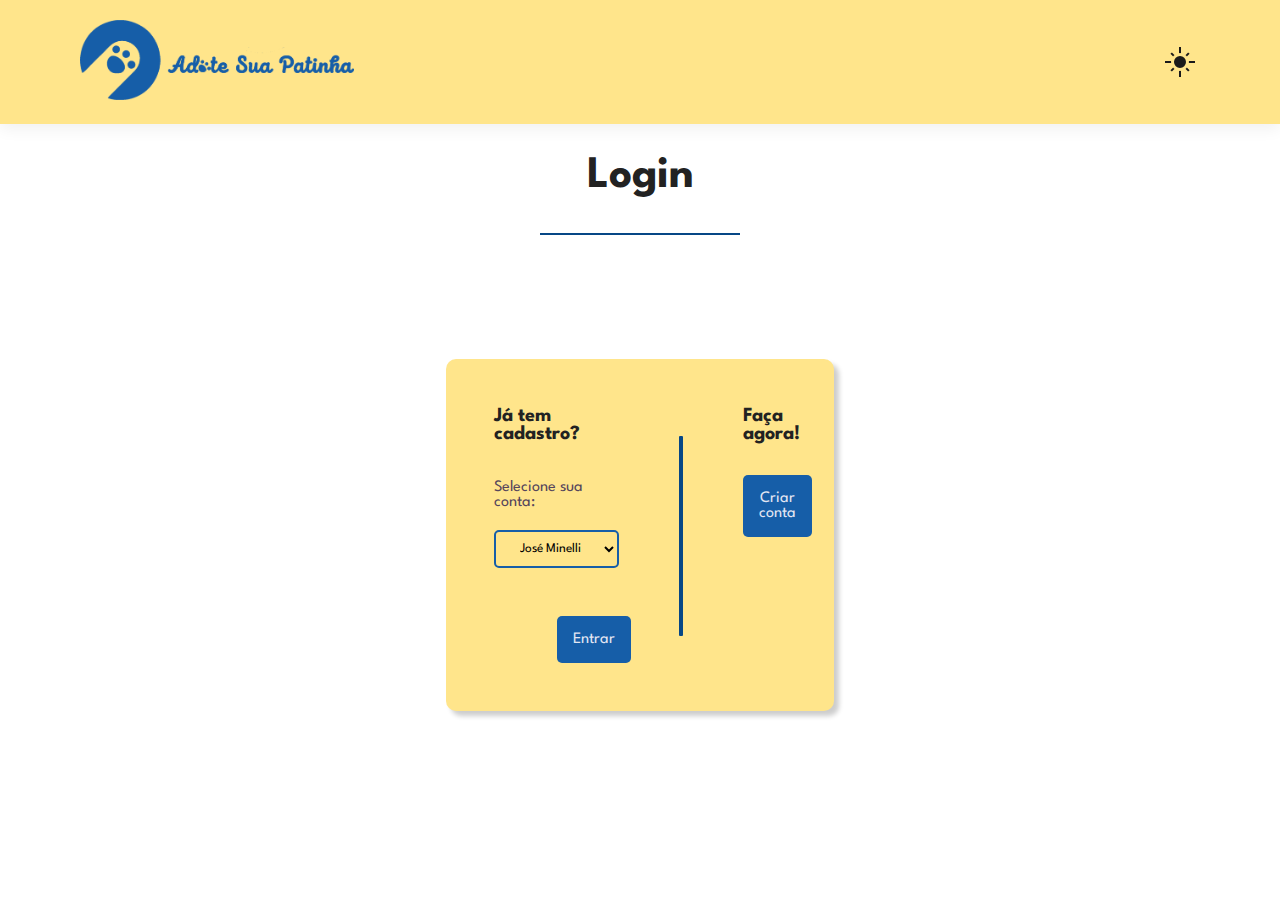
==== codigo/index.html @ b414abd9 "Add files via upload" ====
<!DOCTYPE html>
<html lang="en">

<head>
    <meta charset="UTF-8">
    <meta http-equiv="X-UA-Compatible" content="IE=edge">
    <meta name="viewport" content="width=device-width, initial-scale=1.0">
    <title>Adote sua patinha</title>
    <link rel="stylesheet" href="https://pro.fontawesome.com/releases/v5.10.0/css/all.css" />
    <link rel="icon" type="imagem/png" href="img/logop.png" />
    <link rel="stylesheet" href="css/index.css">
</head>

<body>

    <section id="header">
        <a><img src="img/logo.png" class="logo" alt=""></a>
        <div>
            <ul id="navbar">
                <a href="#" id="close"><i class="far fa-times"></i></a>
                <div class="button" id="darkToggle">
                    <div class="sun" id="sun">
                        <div class="line1"></div>
                        <div class="line2"></div>
                        <div class="line3"></div>
                        <div class="line4"></div>
                    </div>
                </div>
            </ul>
        </div>
        <div id="mobile">
            <i id="bar" class="fas fa-outdent"></i>
        </div>
    </section>
    <div id="texto">
        <h1>Login</h1>
        <div id="linha-horizontal"></div>
    </div>
    <section id="box">
        <div class="content">
            <div id="form">
                    <div id="fazer-login">
                        <h4>Já tem cadastro?</h4>
                        <p>Selecione sua conta:</p>
                        <select id="login">
                          <option value="1" selected>José Minelli</option>
                          <option value="2">José</option>
                          <option value="3">Laura</option>
                        </select>
                        <a href="perfil.html">
                            <button type="submit">Entrar</button>
                        </a>
                    </div>
                    <div id="linha-vertical"></div>
                    <div id="faca-agora">
                        <h4>Faça agora!</h4>
                        <a href="cadastro1.html">
                            <button id="submit2">Criar conta</button>
                        </a>
                    </div>
            </div>
        </div>
    </section>
    <script src="js/darkmode.js"></script>
    <script src="js/script.js"></script>
</body>

</html>
---- codigo/css/index.css ----
@import url("https://fonts.googleapis.com/css2?family=Spartan:wght@100;200;300;400;500;600;700;800;900&display=swap");
* {
  margin: 0;
  padding: 0;
  box-sizing: border-box;
  font-family: "Spartan", sans-serif;
}

html {
  scroll-behavior: smooth;
}

h1 {
  margin-top: 10%;
  font-size: 45px;
  line-height: 64px;
  color: #222;
}

#texto {
  align-items: center;
  display: grid;
  justify-content: center;
}

#linha-horizontal {
  margin-top: 9px;
  width: 200px;
  border: 1px solid #074786;
}
h2 {
  font-size: 46px;
  line-height: 54px;
  color: #222;
}

h4 {
  font-size: 20px;
  color: #222;
}

h6 {
  font-weight: 700;
  font-size: 12px;
}

p {
  font-size: 16px;
  color: #56465b;
  margin: 15px 0 20px 0;
}

#header {
  display: flex;
  align-items: center;
  justify-content: space-between;
  padding: 20px 80px;
  background: #ffe58b;
  position: sticky;
  top: 0;
  left: 0;
  z-index: 999;
  box-shadow: 0 5px 15px rgba(0, 0, 0, 0.06);
}
#header .logo {
  width: 100%;
  max-height: 80px;
  height: auto;
}

#navbar {
  display: flex;
  align-items: center;
  justify-content: center;
}

#navbar li {
  list-style: none;
  padding: 0 20px;
  position: relative;
}

#navbar li a {
  text-decoration: none;
  font-size: 16px;
  font-weight: 600;
  color: #1a1a1a;
  transition: 0.3s ease;
}

#navbar li a:hover,
#navbar li a.active {
  color: #165ea8;
}

#navbar li a.active::after,
#navbar li a:hover::after {
  content: "";
  width: 30%;
  height: 2px;
  background: #165ea8;
  position: absolute;
  bottom: -4px;
  left: 20px;
}

#navbar li a i {
  font-weight: 500;
  font-size: 20px;
}

#mobile {
  display: none;
  align-items: center;
}

#close {
  display: none;
}

/*----------------- Cadastro animal -----------------*/
#box {
  background-color: #ffe58b;
  font-family: Arial, Helvetica, sans-serif;
  background-color: var(--color-dark1);
  color: var(--color-white);
  display: flex;
  justify-content: center;
  align-items: center;
  height: 600px;
}

.content {
  background-color: #ffe58b;
  box-shadow: 5px 5px 5px rgba(0, 0, 0, 0.2);
  padding: 3rem;
  border-radius: 10px;
  min-width: 30%;
  overflow: auto;
}

select {
  border: 2px solid #165ea8;
  background: #ffe58b;
  max-width: 100px;
  padding: 10px 20px;
  border-radius: 5px;
}

select:focus {
  outline: none;
}

select {
  border: 2px solid #165ea8;
  background: #ffe58b;
  max-width: 150px;
  padding: 10px 20px;
  border-radius: 5px;
}

select:focus {
  outline: none;
}

h1 {
  margin-bottom: 1rem;
  text-align: center;
}

#form{
  display: flex;
  gap: 1rem;
}

#fazer-login {
  display: flex;
  flex-direction: column;
}

#fazer-login p{
  margin-top: 30%;
}

#linha-vertical {
  margin-top: 10%;
  margin-left: 15%;
  margin-right: 15%;
  margin-bottom: 5%;
  height: 200px;
  border-right: 4px solid #074786;
  border-radius: 1px;
}

#faca-agora {
  display: flex;
  flex-direction: column;
}

#faca-agora p{
  margin-top: 30%;
}


.inputs {
  padding: 8px 5px;
  outline: none;
  border-radius: 5px;
  border: 2px solid #165ea8;
  background: #ffe58b;
  width: 100%;
  box-sizing: border-box;
  transition: 0.3s;
}

.inputs:focus {
  border-color: #165ea8;
}

.inputsn {
  padding: 8px 5px;
  outline: none;
  max-width: 200px;
  border-radius: 5px;
  border: 2px solid #165ea8;
  background: #ffe58b;
  width: 100%;
  box-sizing: border-box;
  transition: 0.3s;
}

.inputsn:focus {
  border-color: #165ea8;
}

.box-select {
  display: flex;
  justify-content: space-evenly;
  font-weight: bold;
  gap: 1rem;
}

button[type="submit"] {
  padding: 1rem;
  font-size: 1rem;
  outline: none;
  border: none;
  margin-left: 50%;
  color: #e3e6f3;
  max-width: 115px;
  border-radius: 5px;
  margin-top: 3rem;
  background-color: #165ea8;
  cursor: pointer;
}

button[type="submit"]:hover {
  background-color: #053c74;
}

button[id="submit2"] {
  padding: 1rem;
  font-size: 1rem;
  outline: none;
  border: none;
  justify-content: center;
  align-items: center;
  color: #e3e6f3;
  max-width: 115px;
  border-radius: 5px;
  margin-top: 2rem;
  background-color: #165ea8;
  cursor: pointer;
}

button[id="submit2"]:hover {
  background-color: #053c74;
}

.mural {
  margin-left: 9%;
}

.mural p {
  margin-left: 50px;
}

.mural img {
  margin-left: 50px;
  border-radius: 10px;
  width: 200px;
  box-shadow: 5px 5px 5px rgba(0, 0, 0, 0.3);
}
#picture__input {
  display: none;
}

.picture {
  border-radius: 10px;
  width: 200px;
  aspect-ratio: 9/16;
  padding: 0.7rem;
  background: #ddd;
  color: #757474;
  border: 2px dashed #9e9e9e;
  cursor: pointer;
  font-family: sans-serif;
  transition: color 300ms ease-in-out, background 300ms ease-in-out;
}

.picture:hover {
  color: #414141;
  background: #ccc;
}

.picture:active {
  border-color: turquoise;
  color: turquoise;
  background: #eee;
}

.picture:focus {
  color: none;
  border: 0px;
  background: none;
  box-shadow: none;
}

.button {
  width: 40px;
  height: 40px;
  background-color: none;
  border-radius: 6px;
  display: flex;
  align-items: center;
  justify-content: center;
  overflow: hidden;
}

.sun {
  width: 18px;
  height: 18px;
  background: #1a1a1a;
  border-radius: 50%;
  cursor: pointer;
  position: relative;
  border: 3px solid #ffe58b;
}

.sun div {
  width: 2px;
  background: #1a1a1a;
  position: absolute;
  top: 50%;
  left: 50%;
  z-index: -1;

  transition: width 0.12s;
}

.sun .line1 {
  height: 30px;
  transform: translate(-50%, -50%);
}

.sun .line2 {
  height: 30px;
  transform: translate(-50%, -50%) rotate(90deg);
}

.sun .line3 {
  height: 25px;
  transform: translate(-50%, -50%) rotate(45deg);
}

.sun .line4 {
  height: 25px;
  transform: translate(-50%, -50%) rotate(-45deg);
}

.sun::after {
  content: "";
  width: 18px;
  height: 18px;
  background: #ffe58b;
  border-radius: 50%;
  position: absolute;
  top: -21px;
  right: -21px;
  transition: 0.5s;
}

.sun.night::after {
  top: -8px;
  right: -9px;
}

.sun.night div {
  width: 0;
}

@media screen and (max-width: 576px) {
  .box-select {
    flex-direction: column;
    gap: 5px;
  }
}
@media (max-width: 455px) {
  .content {
    background-color: #ffe58b;
    box-shadow: 5px 5px 5px rgba(0, 0, 0, 0.5);
    padding: 2rem;
    border-radius: 10px;
    min-width: 45%;
    overflow: auto;
  }

  button[type="submit"] {
    margin-left: 5%;
  }

  .mural img {
    margin-top: 10%;
    margin-left: 40px;
    border-radius: 10px;
    width: 105px;
    box-shadow: 5px 5px 5px rgba(0, 0, 0, 0.3);
  }
}
@media (max-width: 799px) {
  .section-p1 {
    padding: 40px;
  }
  #navbar {
    display: flex;
    flex-direction: column;
    justify-content: flex-start;
    align-items: flex-start;
    position: fixed;
    top: 0px;
    right: -300px;
    width: 300px;
    height: 100vh;
    background: #ffe58b;
    box-shadow: 0 40px 60px rgba(0, 0, 0, 0.1);
    transition: 0.3s;
    padding: 80px 0 0 10px;
  }
  #navbar li {
    margin-bottom: 25px;
  }
  #navbar.active {
    right: 0;
  }
  #mobile {
    display: flex;
  }
  #mobile i {
    color: #1a1a1a;
    font-size: 24px;
    padding-left: 20px;
  }
  #bar {
    display: initial;
  }
  #close {
    display: initial;
    font-size: 24px;
    position: absolute;
    top: 30px;
    left: 30px;
    color: #222;
  }
}
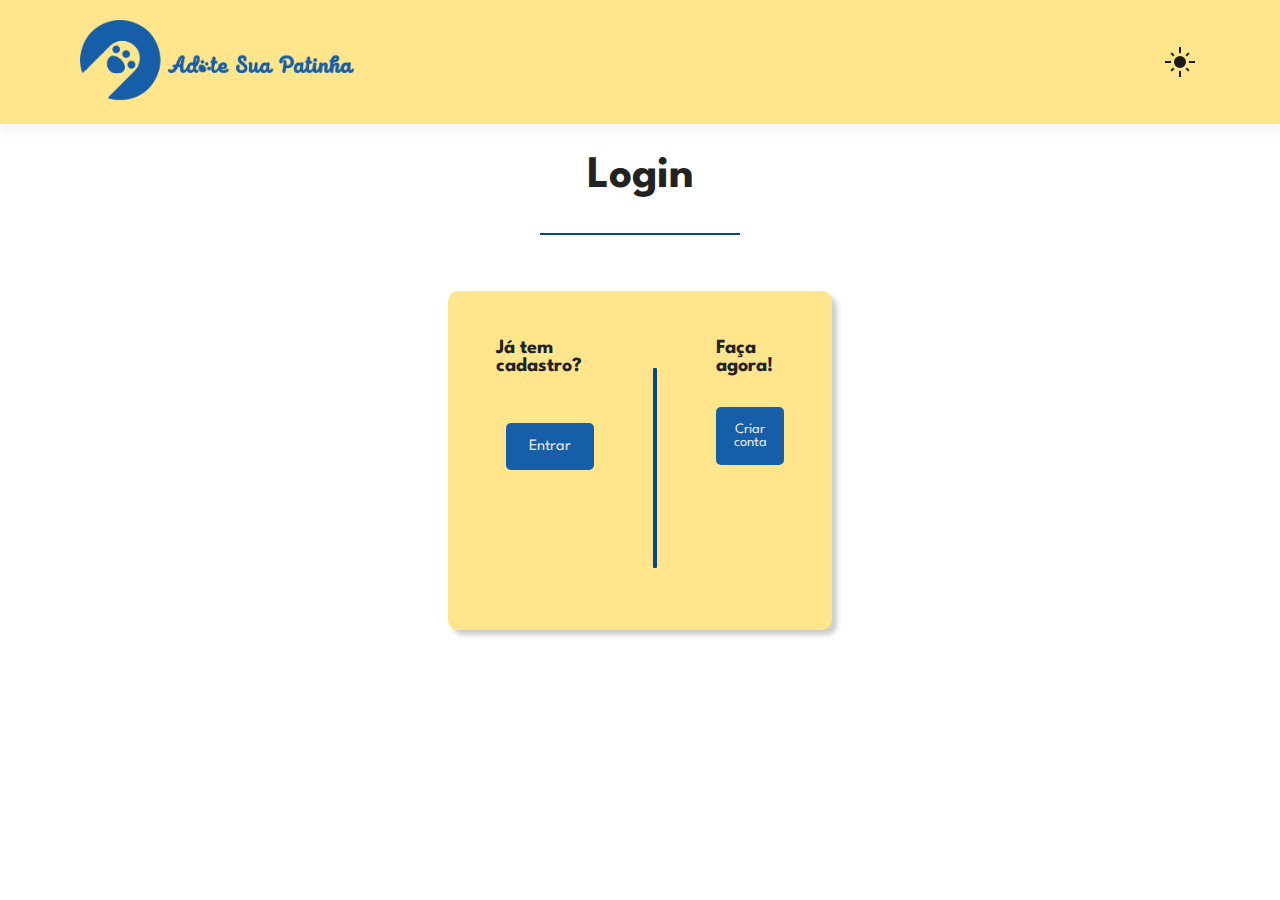
==== commit 1a9d6530: "Add files via upload" ====
--- a/codigo/index.html
+++ b/codigo/index.html
@@ -1,68 +1,61 @@
-<!DOCTYPE html>
-<html lang="en">
-
-<head>
-    <meta charset="UTF-8">
-    <meta http-equiv="X-UA-Compatible" content="IE=edge">
-    <meta name="viewport" content="width=device-width, initial-scale=1.0">
-    <title>Adote sua patinha</title>
-    <link rel="stylesheet" href="https://pro.fontawesome.com/releases/v5.10.0/css/all.css" />
-    <link rel="icon" type="imagem/png" href="img/logop.png" />
-    <link rel="stylesheet" href="css/index.css">
-</head>
-
-<body>
-
-    <section id="header">
-        <a><img src="img/logo.png" class="logo" alt=""></a>
-        <div>
-            <ul id="navbar">
-                <a href="#" id="close"><i class="far fa-times"></i></a>
-                <div class="button" id="darkToggle">
-                    <div class="sun" id="sun">
-                        <div class="line1"></div>
-                        <div class="line2"></div>
-                        <div class="line3"></div>
-                        <div class="line4"></div>
-                    </div>
-                </div>
-            </ul>
-        </div>
-        <div id="mobile">
-            <i id="bar" class="fas fa-outdent"></i>
-        </div>
-    </section>
-    <div id="texto">
-        <h1>Login</h1>
-        <div id="linha-horizontal"></div>
-    </div>
-    <section id="box">
-        <div class="content">
-            <div id="form">
-                    <div id="fazer-login">
-                        <h4>Já tem cadastro?</h4>
-                        <p>Selecione sua conta:</p>
-                        <select id="login">
-                          <option value="1" selected>José Minelli</option>
-                          <option value="2">José</option>
-                          <option value="3">Laura</option>
-                        </select>
-                        <a href="perfil.html">
-                            <button type="submit">Entrar</button>
-                        </a>
-                    </div>
-                    <div id="linha-vertical"></div>
-                    <div id="faca-agora">
-                        <h4>Faça agora!</h4>
-                        <a href="cadastro1.html">
-                            <button id="submit2">Criar conta</button>
-                        </a>
-                    </div>
-            </div>
-        </div>
-    </section>
-    <script src="js/darkmode.js"></script>
-    <script src="js/script.js"></script>
-</body>
-
+<!DOCTYPE html>
+<html lang="en">
+
+<head>
+    <meta charset="UTF-8">
+    <meta http-equiv="X-UA-Compatible" content="IE=edge">
+    <meta name="viewport" content="width=device-width, initial-scale=1.0">
+    <title>Adote sua patinha</title>
+    <link rel="stylesheet" href="https://pro.fontawesome.com/releases/v5.10.0/css/all.css" />
+    <link rel="icon" type="imagem/png" href="img/logop.png" />
+    <link rel="stylesheet" href="css/index.css">
+    <link rel="stylesheet" href="css/customalert.css">
+</head>
+
+<body>
+
+    <section id="header">
+        <a><img src="img/logo.png" class="logo" alt=""></a>
+        <div>
+            <ul id="navbar">
+                <a href="#" id="close"><i class="far fa-times"></i></a>
+                <div class="button" id="darkToggle">
+                    <div class="sun" id="sun">
+                        <div class="line1"></div>
+                        <div class="line2"></div>
+                        <div class="line3"></div>
+                        <div class="line4"></div>
+                    </div>
+                </div>
+            </ul>
+        </div>
+        <div id="mobile">
+            <i id="bar" class="fas fa-outdent"></i>
+        </div>
+    </section>
+    <div id="texto">
+        <h1>Login</h1>
+        <div id="linha-horizontal"></div>
+    </div>
+    <section id="box">
+        <div class="content">
+            <div id="form">
+                    <div id="fazer-login">
+                        <h4>Já tem cadastro?</h4>
+                        <button id="login" type="submit">Entrar</button>
+                    </div>
+                    <div id="linha-vertical"></div>
+                    <div id="faca-agora">
+                        <h4>Faça agora!</h4>
+                        <a href="cadastro1.html">
+                            <button id="submit2">Criar conta</button>
+                        </a>
+                    </div>
+            </div>
+        </div>
+    </section>
+    <script src="js/darkmode.js"></script>
+    <script src="js/script.js"></script>
+</body>
+
 </html>--- a/codigo/css/index.css
+++ b/codigo/css/index.css
@@ -1,474 +1,550 @@
-@import url("https://fonts.googleapis.com/css2?family=Spartan:wght@100;200;300;400;500;600;700;800;900&display=swap");
-* {
-  margin: 0;
-  padding: 0;
-  box-sizing: border-box;
-  font-family: "Spartan", sans-serif;
-}
-
-html {
-  scroll-behavior: smooth;
-}
-
-h1 {
-  margin-top: 10%;
-  font-size: 45px;
-  line-height: 64px;
-  color: #222;
-}
-
-#texto {
-  align-items: center;
-  display: grid;
-  justify-content: center;
-}
-
-#linha-horizontal {
-  margin-top: 9px;
-  width: 200px;
-  border: 1px solid #074786;
-}
-h2 {
-  font-size: 46px;
-  line-height: 54px;
-  color: #222;
-}
-
-h4 {
-  font-size: 20px;
-  color: #222;
-}
-
-h6 {
-  font-weight: 700;
-  font-size: 12px;
-}
-
-p {
-  font-size: 16px;
-  color: #56465b;
-  margin: 15px 0 20px 0;
-}
-
-#header {
-  display: flex;
-  align-items: center;
-  justify-content: space-between;
-  padding: 20px 80px;
-  background: #ffe58b;
-  position: sticky;
-  top: 0;
-  left: 0;
-  z-index: 999;
-  box-shadow: 0 5px 15px rgba(0, 0, 0, 0.06);
-}
-#header .logo {
-  width: 100%;
-  max-height: 80px;
-  height: auto;
-}
-
-#navbar {
-  display: flex;
-  align-items: center;
-  justify-content: center;
-}
-
-#navbar li {
-  list-style: none;
-  padding: 0 20px;
-  position: relative;
-}
-
-#navbar li a {
-  text-decoration: none;
-  font-size: 16px;
-  font-weight: 600;
-  color: #1a1a1a;
-  transition: 0.3s ease;
-}
-
-#navbar li a:hover,
-#navbar li a.active {
-  color: #165ea8;
-}
-
-#navbar li a.active::after,
-#navbar li a:hover::after {
-  content: "";
-  width: 30%;
-  height: 2px;
-  background: #165ea8;
-  position: absolute;
-  bottom: -4px;
-  left: 20px;
-}
-
-#navbar li a i {
-  font-weight: 500;
-  font-size: 20px;
-}
-
-#mobile {
-  display: none;
-  align-items: center;
-}
-
-#close {
-  display: none;
-}
-
-/*----------------- Cadastro animal -----------------*/
-#box {
-  background-color: #ffe58b;
-  font-family: Arial, Helvetica, sans-serif;
-  background-color: var(--color-dark1);
-  color: var(--color-white);
-  display: flex;
-  justify-content: center;
-  align-items: center;
-  height: 600px;
-}
-
-.content {
-  background-color: #ffe58b;
-  box-shadow: 5px 5px 5px rgba(0, 0, 0, 0.2);
-  padding: 3rem;
-  border-radius: 10px;
-  min-width: 30%;
-  overflow: auto;
-}
-
-select {
-  border: 2px solid #165ea8;
-  background: #ffe58b;
-  max-width: 100px;
-  padding: 10px 20px;
-  border-radius: 5px;
-}
-
-select:focus {
-  outline: none;
-}
-
-select {
-  border: 2px solid #165ea8;
-  background: #ffe58b;
-  max-width: 150px;
-  padding: 10px 20px;
-  border-radius: 5px;
-}
-
-select:focus {
-  outline: none;
-}
-
-h1 {
-  margin-bottom: 1rem;
-  text-align: center;
-}
-
-#form{
-  display: flex;
-  gap: 1rem;
-}
-
-#fazer-login {
-  display: flex;
-  flex-direction: column;
-}
-
-#fazer-login p{
-  margin-top: 30%;
-}
-
-#linha-vertical {
-  margin-top: 10%;
-  margin-left: 15%;
-  margin-right: 15%;
-  margin-bottom: 5%;
-  height: 200px;
-  border-right: 4px solid #074786;
-  border-radius: 1px;
-}
-
-#faca-agora {
-  display: flex;
-  flex-direction: column;
-}
-
-#faca-agora p{
-  margin-top: 30%;
-}
-
-
-.inputs {
-  padding: 8px 5px;
-  outline: none;
-  border-radius: 5px;
-  border: 2px solid #165ea8;
-  background: #ffe58b;
-  width: 100%;
-  box-sizing: border-box;
-  transition: 0.3s;
-}
-
-.inputs:focus {
-  border-color: #165ea8;
-}
-
-.inputsn {
-  padding: 8px 5px;
-  outline: none;
-  max-width: 200px;
-  border-radius: 5px;
-  border: 2px solid #165ea8;
-  background: #ffe58b;
-  width: 100%;
-  box-sizing: border-box;
-  transition: 0.3s;
-}
-
-.inputsn:focus {
-  border-color: #165ea8;
-}
-
-.box-select {
-  display: flex;
-  justify-content: space-evenly;
-  font-weight: bold;
-  gap: 1rem;
-}
-
-button[type="submit"] {
-  padding: 1rem;
-  font-size: 1rem;
-  outline: none;
-  border: none;
-  margin-left: 50%;
-  color: #e3e6f3;
-  max-width: 115px;
-  border-radius: 5px;
-  margin-top: 3rem;
-  background-color: #165ea8;
-  cursor: pointer;
-}
-
-button[type="submit"]:hover {
-  background-color: #053c74;
-}
-
-button[id="submit2"] {
-  padding: 1rem;
-  font-size: 1rem;
-  outline: none;
-  border: none;
-  justify-content: center;
-  align-items: center;
-  color: #e3e6f3;
-  max-width: 115px;
-  border-radius: 5px;
-  margin-top: 2rem;
-  background-color: #165ea8;
-  cursor: pointer;
-}
-
-button[id="submit2"]:hover {
-  background-color: #053c74;
-}
-
-.mural {
-  margin-left: 9%;
-}
-
-.mural p {
-  margin-left: 50px;
-}
-
-.mural img {
-  margin-left: 50px;
-  border-radius: 10px;
-  width: 200px;
-  box-shadow: 5px 5px 5px rgba(0, 0, 0, 0.3);
-}
-#picture__input {
-  display: none;
-}
-
-.picture {
-  border-radius: 10px;
-  width: 200px;
-  aspect-ratio: 9/16;
-  padding: 0.7rem;
-  background: #ddd;
-  color: #757474;
-  border: 2px dashed #9e9e9e;
-  cursor: pointer;
-  font-family: sans-serif;
-  transition: color 300ms ease-in-out, background 300ms ease-in-out;
-}
-
-.picture:hover {
-  color: #414141;
-  background: #ccc;
-}
-
-.picture:active {
-  border-color: turquoise;
-  color: turquoise;
-  background: #eee;
-}
-
-.picture:focus {
-  color: none;
-  border: 0px;
-  background: none;
-  box-shadow: none;
-}
-
-.button {
-  width: 40px;
-  height: 40px;
-  background-color: none;
-  border-radius: 6px;
-  display: flex;
-  align-items: center;
-  justify-content: center;
-  overflow: hidden;
-}
-
-.sun {
-  width: 18px;
-  height: 18px;
-  background: #1a1a1a;
-  border-radius: 50%;
-  cursor: pointer;
-  position: relative;
-  border: 3px solid #ffe58b;
-}
-
-.sun div {
-  width: 2px;
-  background: #1a1a1a;
-  position: absolute;
-  top: 50%;
-  left: 50%;
-  z-index: -1;
-
-  transition: width 0.12s;
-}
-
-.sun .line1 {
-  height: 30px;
-  transform: translate(-50%, -50%);
-}
-
-.sun .line2 {
-  height: 30px;
-  transform: translate(-50%, -50%) rotate(90deg);
-}
-
-.sun .line3 {
-  height: 25px;
-  transform: translate(-50%, -50%) rotate(45deg);
-}
-
-.sun .line4 {
-  height: 25px;
-  transform: translate(-50%, -50%) rotate(-45deg);
-}
-
-.sun::after {
-  content: "";
-  width: 18px;
-  height: 18px;
-  background: #ffe58b;
-  border-radius: 50%;
-  position: absolute;
-  top: -21px;
-  right: -21px;
-  transition: 0.5s;
-}
-
-.sun.night::after {
-  top: -8px;
-  right: -9px;
-}
-
-.sun.night div {
-  width: 0;
-}
-
-@media screen and (max-width: 576px) {
-  .box-select {
-    flex-direction: column;
-    gap: 5px;
-  }
-}
-@media (max-width: 455px) {
-  .content {
-    background-color: #ffe58b;
-    box-shadow: 5px 5px 5px rgba(0, 0, 0, 0.5);
-    padding: 2rem;
-    border-radius: 10px;
-    min-width: 45%;
-    overflow: auto;
-  }
-
-  button[type="submit"] {
-    margin-left: 5%;
-  }
-
-  .mural img {
-    margin-top: 10%;
-    margin-left: 40px;
-    border-radius: 10px;
-    width: 105px;
-    box-shadow: 5px 5px 5px rgba(0, 0, 0, 0.3);
-  }
-}
-@media (max-width: 799px) {
-  .section-p1 {
-    padding: 40px;
-  }
-  #navbar {
-    display: flex;
-    flex-direction: column;
-    justify-content: flex-start;
-    align-items: flex-start;
-    position: fixed;
-    top: 0px;
-    right: -300px;
-    width: 300px;
-    height: 100vh;
-    background: #ffe58b;
-    box-shadow: 0 40px 60px rgba(0, 0, 0, 0.1);
-    transition: 0.3s;
-    padding: 80px 0 0 10px;
-  }
-  #navbar li {
-    margin-bottom: 25px;
-  }
-  #navbar.active {
-    right: 0;
-  }
-  #mobile {
-    display: flex;
-  }
-  #mobile i {
-    color: #1a1a1a;
-    font-size: 24px;
-    padding-left: 20px;
-  }
-  #bar {
-    display: initial;
-  }
-  #close {
-    display: initial;
-    font-size: 24px;
-    position: absolute;
-    top: 30px;
-    left: 30px;
-    color: #222;
-  }
-}
+@import url("https://fonts.googleapis.com/css2?family=Spartan:wght@100;200;300;400;500;600;700;800;900&display=swap");
+
+* {
+  margin: 0;
+  padding: 0;
+  box-sizing: border-box;
+  font-family: "Spartan", sans-serif;
+}
+
+::-webkit-scrollbar {
+    width: 8px;
+}
+
+::-webkit-scrollbar-track {
+    background: transparent;
+}
+
+::-webkit-scrollbar-thumb {
+    border-radius: 10px;
+    background: #165EA8;
+    transition: all 300ms;
+}
+
+::-webkit-scrollbar-thumb:hover {
+    background: #0e4072;
+    transition: all 300ms;
+}
+
+html {
+  scroll-behavior: smooth;
+}
+
+h1 {
+  margin-top: 10%;
+  font-size: 45px;
+  line-height: 64px;
+  color: #222;
+}
+
+#texto {
+  align-items: center;
+  display: grid;
+  justify-content: center;
+}
+
+#linha-horizontal {
+  margin-top: 9px;
+  width: 200px;
+  border: 1px solid #074786;
+}
+
+h2 {
+  font-size: 46px;
+  line-height: 54px;
+  color: #222;
+}
+
+h4 {
+  font-size: 20px;
+  color: #222;
+}
+
+h6 {
+  font-weight: 700;
+  font-size: 12px;
+}
+
+p {
+  font-size: 16px;
+  color: #56465b;
+  margin: 15px 0 20px 0;
+}
+
+#header {
+  display: flex;
+  align-items: center;
+  justify-content: space-between;
+  padding: 20px 80px;
+  background: #ffe58b;
+  position: sticky;
+  top: 0;
+  left: 0;
+  z-index: 999;
+  box-shadow: 0 5px 15px rgba(0, 0, 0, 0.06);
+}
+
+#header .logo {
+  width: 100%;
+  max-height: 80px;
+  height: auto;
+}
+
+#navbar {
+  display: flex;
+  align-items: center;
+  justify-content: center;
+}
+
+#navbar li {
+  list-style: none;
+  padding: 0 20px;
+  position: relative;
+}
+
+#navbar li a {
+  text-decoration: none;
+  font-size: 16px;
+  font-weight: 600;
+  color: #1a1a1a;
+  transition: 0.3s ease;
+}
+
+#navbar li a:hover,
+#navbar li a.active {
+  color: #165ea8;
+}
+
+#navbar li a.active::after,
+#navbar li a:hover::after {
+  content: "";
+  width: 30%;
+  height: 2px;
+  background: #165ea8;
+  position: absolute;
+  bottom: -4px;
+  left: 20px;
+}
+
+#navbar li a i {
+  font-weight: 500;
+  font-size: 20px;
+}
+
+#mobile {
+  display: none;
+  align-items: center;
+}
+
+#close {
+  display: none;
+}
+
+/*----------------- Cadastro animal -----------------*/
+#box {
+  background-color: #ffe58b;
+  font-family: Arial, Helvetica, sans-serif;
+  background-color: var(--color-dark1);
+  color: var(--color-white);
+  display: flex;
+  justify-content: center;
+  align-items: center;
+  height: 600px;
+}
+
+.content {
+  background-color: #ffe58b;
+  box-shadow: 5px 5px 5px rgba(0, 0, 0, 0.2);
+  padding: 3rem;
+  border-radius: 10px;
+  min-width: 30%;
+  overflow: auto;
+}
+
+select {
+  border: 2px solid #165ea8;
+  background: #ffe58b;
+  max-width: 100px;
+  padding: 10px 20px;
+  border-radius: 5px;
+}
+
+select:focus {
+  outline: none;
+}
+
+select {
+  border: 2px solid #165ea8;
+  background: #ffe58b;
+  max-width: 150px;
+  padding: 10px 20px;
+  border-radius: 5px;
+}
+
+select:focus {
+  outline: none;
+}
+
+h1 {
+  margin-bottom: 1rem;
+  text-align: center;
+}
+
+#form {
+  display: flex;
+  gap: 1rem;
+}
+
+#fazer-login {
+  display: flex;
+  flex-direction: column;
+}
+
+#fazer-login p {
+  margin-top: 30%;
+}
+
+#linha-vertical {
+  margin-top: 10%;
+  margin-left: 15%;
+  margin-right: 15%;
+  margin-bottom: 5%;
+  height: 200px;
+  border-right: 4px solid #074786;
+  border-radius: 1px;
+}
+
+#faca-agora {
+  display: flex;
+  flex-direction: column;
+}
+
+#faca-agora p {
+  margin-top: 30%;
+}
+
+
+.inputs {
+  padding: 8px 5px;
+  outline: none;
+  border-radius: 5px;
+  border: 2px solid #165ea8;
+  background: #ffe58b;
+  width: 100%;
+  box-sizing: border-box;
+  transition: 0.3s;
+}
+
+.inputs:focus {
+  border-color: #165ea8;
+}
+
+.inputsn {
+  padding: 8px 5px;
+  outline: none;
+  max-width: 200px;
+  border-radius: 5px;
+  border: 2px solid #165ea8;
+  background: #ffe58b;
+  width: 100%;
+  box-sizing: border-box;
+  transition: 0.3s;
+}
+
+.inputsn:focus {
+  border-color: #165ea8;
+}
+
+.box-select {
+  display: flex;
+  justify-content: space-evenly;
+  font-weight: bold;
+  gap: 1rem;
+}
+
+button[type="submit"] {
+  padding: 1rem;
+  font-size: 1rem;
+  outline: none;
+  border: none;
+  margin-left: 50%;
+  color: #e3e6f3;
+  max-width: 115px;
+  border-radius: 5px;
+  margin-top: 3rem;
+  background-color: #165ea8;
+  cursor: pointer;
+}
+
+button[type="submit"]:hover {
+  background-color: #053c74;
+}
+
+button[id="submit2"] {
+  padding: 1rem;
+  font-size: 1rem;
+  outline: none;
+  border: none;
+  justify-content: center;
+  align-items: center;
+  color: #e3e6f3;
+  max-width: 115px;
+  border-radius: 5px;
+  margin-top: 2rem;
+  background-color: #165ea8;
+  cursor: pointer;
+}
+
+button[id="submit2"]:hover {
+  background-color: #053c74;
+}
+
+.mural {
+  margin-left: 9%;
+}
+
+.mural p {
+  margin-left: 50px;
+}
+
+.mural img {
+  margin-left: 50px;
+  border-radius: 10px;
+  width: 200px;
+  box-shadow: 5px 5px 5px rgba(0, 0, 0, 0.3);
+}
+
+#picture__input {
+  display: none;
+}
+
+.picture {
+  border-radius: 10px;
+  width: 200px;
+  aspect-ratio: 9/16;
+  padding: 0.7rem;
+  background: #ddd;
+  color: #757474;
+  border: 2px dashed #9e9e9e;
+  cursor: pointer;
+  font-family: sans-serif;
+  transition: color 300ms ease-in-out, background 300ms ease-in-out;
+}
+
+.picture:hover {
+  color: #414141;
+  background: #ccc;
+}
+
+.picture:active {
+  border-color: turquoise;
+  color: turquoise;
+  background: #eee;
+}
+
+.picture:focus {
+  color: none;
+  border: 0px;
+  background: none;
+  box-shadow: none;
+}
+
+.button {
+  width: 40px;
+  height: 40px;
+  background-color: none;
+  border-radius: 6px;
+  display: flex;
+  align-items: center;
+  justify-content: center;
+  overflow: hidden;
+}
+
+.sun {
+  width: 18px;
+  height: 18px;
+  background: #1a1a1a;
+  border-radius: 50%;
+  cursor: pointer;
+  position: relative;
+  border: 3px solid #ffe58b;
+}
+
+.sun div {
+  width: 2px;
+  background: #1a1a1a;
+  position: absolute;
+  top: 50%;
+  left: 50%;
+  z-index: -1;
+
+  transition: width 0.12s;
+}
+
+.sun .line1 {
+  height: 30px;
+  transform: translate(-50%, -50%);
+}
+
+.sun .line2 {
+  height: 30px;
+  transform: translate(-50%, -50%) rotate(90deg);
+}
+
+.sun .line3 {
+  height: 25px;
+  transform: translate(-50%, -50%) rotate(45deg);
+}
+
+.sun .line4 {
+  height: 25px;
+  transform: translate(-50%, -50%) rotate(-45deg);
+}
+
+.sun::after {
+  content: "";
+  width: 18px;
+  height: 18px;
+  background: #ffe58b;
+  border-radius: 50%;
+  position: absolute;
+  top: -21px;
+  right: -21px;
+  transition: 0.5s;
+}
+
+.sun.night::after {
+  top: -8px;
+  right: -9px;
+}
+
+.sun.night div {
+  width: 0;
+}
+
+@media screen and (max-width: 1700px) {
+
+
+  button[type="submit"] {
+    padding: 1rem;
+    font-size: 1rem;
+    outline: none;
+    border: none;
+    margin-left: 10%;
+    color: #e3e6f3;
+    max-width: 115px;
+    border-radius: 5px;
+    margin-top: 3rem;
+    background-color: #165ea8;
+    cursor: pointer;
+  }
+
+  button[type="submit"]:hover {
+    background-color: #053c74;
+  }
+
+  button[id="submit2"] {
+    padding: 1rem;
+    font-size: .9rem;
+    outline: none;
+    border: none;
+    justify-content: center;
+    align-items: center;
+    color: #e3e6f3;
+    max-width: 125px;
+    border-radius: 5px;
+    margin-top: 2rem;
+    background-color: #165ea8;
+    cursor: pointer;
+  }
+}
+
+@media screen and (max-width: 576px) {
+  .box-select {
+    flex-direction: column;
+    gap: 5px;
+  }
+}
+
+@media (max-width: 455px) {
+  .content {
+    background-color: #ffe58b;
+    box-shadow: 5px 5px 5px rgba(0, 0, 0, 0.5);
+    padding: 2rem;
+    border-radius: 10px;
+    min-width: 45%;
+    overflow: auto;
+  }
+
+  button[type="submit"] {
+    margin-left: 5%;
+  }
+
+  .mural img {
+    margin-top: 10%;
+    margin-left: 40px;
+    border-radius: 10px;
+    width: 105px;
+    box-shadow: 5px 5px 5px rgba(0, 0, 0, 0.3);
+  }
+}
+
+@media (max-width: 1700px) {
+  #box {
+    margin-top: 2%;
+    height: 400px;
+  }
+}
+
+@media (max-width: 799px) {
+  .section-p1 {
+    padding: 40px;
+  }
+
+  #navbar {
+    display: flex;
+    flex-direction: column;
+    justify-content: flex-start;
+    align-items: flex-start;
+    position: fixed;
+    top: 0px;
+    right: -300px;
+    width: 300px;
+    height: 100vh;
+    background: #ffe58b;
+    box-shadow: 0 40px 60px rgba(0, 0, 0, 0.1);
+    transition: 0.3s;
+    padding: 80px 0 0 10px;
+  }
+
+  #navbar li {
+    margin-bottom: 25px;
+  }
+
+  #navbar.active {
+    right: 0;
+  }
+
+  #mobile {
+    display: flex;
+  }
+
+  #mobile i {
+    color: #1a1a1a;
+    font-size: 24px;
+    padding-left: 20px;
+  }
+
+  #bar {
+    display: initial;
+  }
+
+  #close {
+    display: initial;
+    font-size: 24px;
+    position: absolute;
+    top: 30px;
+    left: 30px;
+    color: #222;
+  }
+}--- a/codigo/css/customalert.css
+++ b/codigo/css/customalert.css
@@ -0,0 +1,226 @@
+@import url("https://cdnjs.cloudflare.com/ajax/libs/font-awesome/4.7.0/css/font-awesome.min.css");
+
+
+.slit-in-vertical {
+    -webkit-animation: slit-in-vertical 0.45s ease-out both;
+    animation: slit-in-vertical 0.45s ease-out both;
+}
+
+@-webkit-keyframes slit-in-vertical {
+    0% {
+        -webkit-transform: translateZ(-800px) rotateY(90deg);
+        transform: translateZ(-800px) rotateY(90deg);
+        opacity: 0;
+    }
+
+    54% {
+        -webkit-transform: translateZ(-250px) rotateY(87deg);
+        transform: translateZ(-250px) rotateY(87deg);
+        opacity: 1;
+    }
+
+    100% {
+        -webkit-transform: translateZ(0) rotateY(0);
+        transform: translateZ(0) rotateY(0);
+    }
+}
+
+@keyframes slit-in-vertical {
+    0% {
+        -webkit-transform: translateZ(-800px) rotateY(90deg);
+        transform: translateZ(-800px) rotateY(90deg);
+        opacity: 0;
+    }
+
+    54% {
+        -webkit-transform: translateZ(-250px) rotateY(87deg);
+        transform: translateZ(-250px) rotateY(87deg);
+        opacity: 1;
+    }
+
+    100% {
+        -webkit-transform: translateZ(0) rotateY(0);
+        transform: translateZ(0) rotateY(0);
+    }
+}
+#overlay {
+    display: none;
+    position: fixed;
+    top: 0px;
+    left: 0px;
+    width: 100%;
+    z-index: 10;
+    transition: all 1s;
+  }
+  .animado{
+    background-color: rgba(43, 43, 43, 0.295);
+    backdrop-filter: blur(3px);
+    transition: all 1s;
+  }
+  
+
+#dialogbox {
+    position:fixed;
+    top: 40%;
+    left: calc(40% - 145px);
+    display: none;
+    background: rgb(41, 41, 41);
+    border-radius: 7px;
+    box-shadow: 0 4px 8px 0 rgba(0, 0, 0, 0.575);
+    transition: 0.3s;
+    width: 40%;
+    z-index: 10;
+    margin: auto;
+}
+
+#dialogbox:hover {
+    box-shadow: 0 8px 16px 0 rgba(0, 0, 0, 0.911);
+}
+
+.container {
+    padding: 2px 16px;
+}
+
+.pure-material-button-contained {
+    position: relative;
+    display: inline-block;
+    box-sizing: border-box;
+    border: none;
+    border-radius: 4px;
+    padding: 0 16px;
+    min-width: 64px;
+    height: 36px;
+    vertical-align: middle;
+    text-align: center;
+    text-overflow: ellipsis;
+    text-transform: uppercase;
+    color: rgb(var(--pure-material-onprimary-rgb, 255, 255, 255));
+    background-color: #165ea8;
+    /* background-color: rgb(1, 47, 61) */
+    box-shadow: 0 3px 1px -2px rgba(0, 0, 0, 0.2), 0 2px 2px 0 rgba(0, 0, 0, 0.14), 0 1px 5px 0 rgba(0, 0, 0, 0.12);
+    font-family: var(--pure-material-font, "Roboto", "Segoe UI", BlinkMacSystemFont, system-ui, -apple-system);
+    font-size: 14px;
+    font-weight: 500;
+    line-height: 36px;
+    overflow: hidden;
+    outline: none;
+    cursor: pointer;
+    transition: box-shadow 0.2s;
+}
+
+.pure-material-button-contained::-moz-focus-inner {
+    border: none;
+}
+
+.pure-material-button-contained::before {
+    content: "";
+    position: absolute;
+    top: 0;
+    bottom: 0;
+    left: 0;
+    right: 0;
+    color: rgb(255, 255, 255);
+    background-color: #165ea8;
+    opacity: 0;
+    transition: opacity 0.2s;
+}
+
+/* Ripple */
+.pure-material-button-contained::after {
+    content: "";
+    position: absolute;
+    left: 50%;
+    top: 50%;
+    border-radius: 50%;
+    padding: 50%;
+    width: 32px;
+    /* Safari */
+    height: 32px;
+    /* Safari */
+    color: rgb(255, 255, 255);
+    background-color: #165ea8;
+    opacity: 0;
+    transform: translate(-50%, -50%) scale(1);
+    transition: opacity 1s, transform 0.5s;
+}
+
+/* Hover, Focus */
+.pure-material-button-contained:hover,
+.pure-material-button-contained:focus {
+    box-shadow: 0 2px 4px -1px rgba(0, 0, 0, 0.2), 0 4px 5px 0 rgba(0, 0, 0, 0.14), 0 1px 10px 0 rgba(0, 0, 0, 0.12);
+}
+
+.pure-material-button-contained:hover::before {
+    opacity: 0.08;
+}
+
+.pure-material-button-contained:focus::before {
+    opacity: 0.24;
+}
+
+.pure-material-button-contained:hover:focus::before {
+    opacity: 0.3;
+}
+
+/* Active */
+.pure-material-button-contained:active {
+    box-shadow: 0 5px 5px -3px rgba(0, 0, 0, 0.2), 0 8px 10px 1px rgba(0, 0, 0, 0.14), 0 3px 14px 2px rgba(0, 0, 0, 0.12);
+}
+
+.pure-material-button-contained:active::after {
+    opacity: 0.32;
+    transform: translate(-50%, -50%) scale(0);
+    transition: transform 0s;
+}
+
+/* Disabled */
+.pure-material-button-contained:disabled {
+    color: rgba(var(--pure-material-onsurface-rgb, 0, 0, 0), 0.38);
+    background-color: rgba(var(--pure-material-onsurface-rgb, 0, 0, 0), 0.12);
+    box-shadow: none;
+    cursor: initial;
+}
+
+.pure-material-button-contained:disabled::before {
+    opacity: 0;
+}
+
+.pure-material-button-contained:disabled::after {
+    opacity: 0;
+}
+
+#dialogbox>div {
+    margin: 8px;
+}
+
+#dialogbox>div>#alertHeader {
+    background: rgb(77, 71, 0);
+    border-radius: 10px;
+    font-size: 19px;
+    padding: 10px;
+    color: rgb(255, 255, 255);
+    font-family: Verdana, Geneva, Tahoma, sans-serif;
+}
+
+#dialogbox>div>#alertBody {
+    background: rgb(41, 41, 41);
+    padding: 20px;
+    color: #FFF;
+    font-family: Verdana, Geneva, Tahoma, sans-serif;
+}
+
+#dialogbox>div>#alertFooter {
+    background: rgb(41, 41, 41);
+    padding: 10px;
+    text-align: right;
+}
+
+
+@media (max-width: 455px) {
+    #dialogbox {
+        top: 40%;
+        left: calc(40% - 100px);
+        display: none;
+        width: 70%;
+    }   
+}
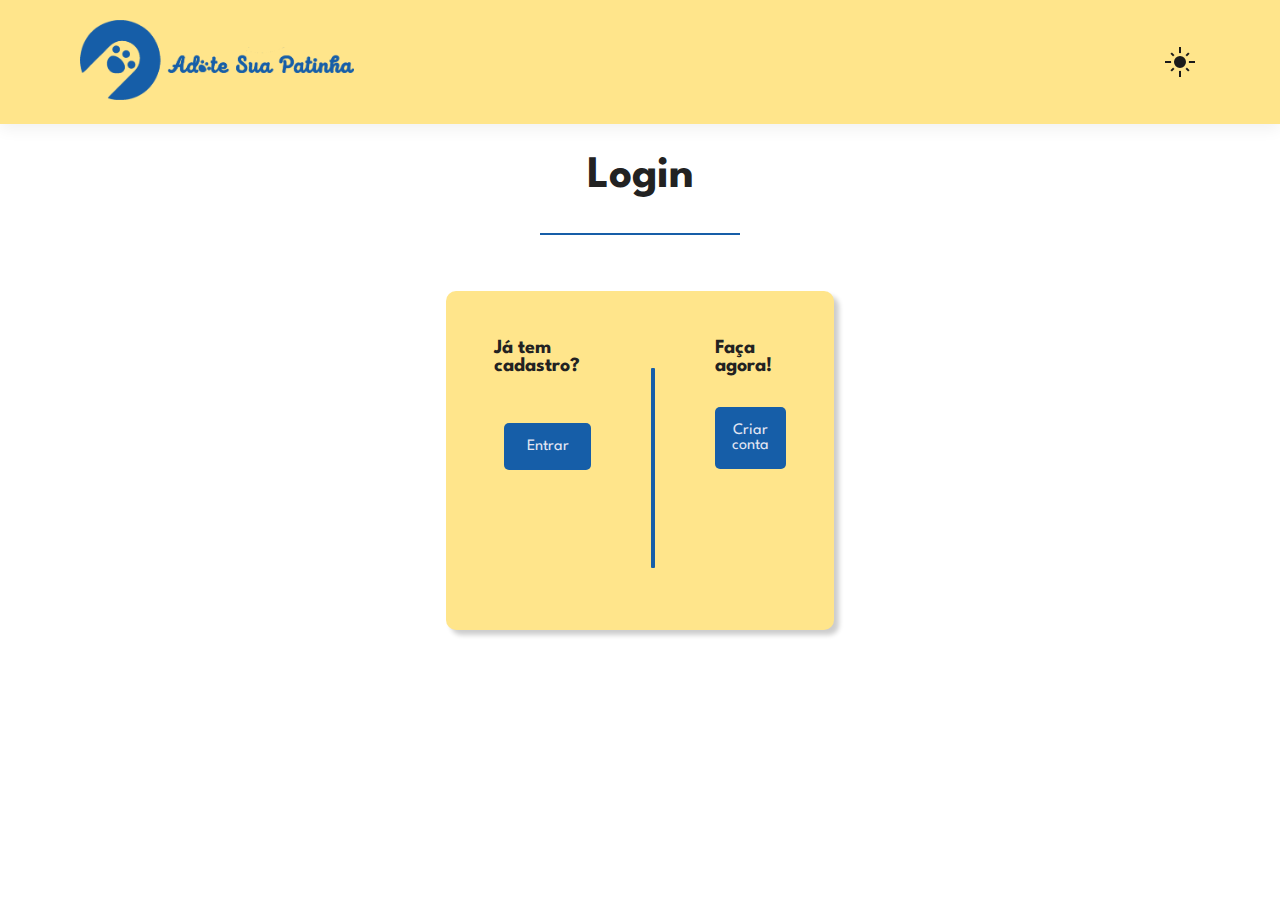
==== commit 2053be7a: "Add files via upload" ====
--- a/codigo/index.html
+++ b/codigo/index.html
@@ -7,18 +7,21 @@
     <meta name="viewport" content="width=device-width, initial-scale=1.0">
     <title>Adote sua patinha</title>
     <link rel="stylesheet" href="https://pro.fontawesome.com/releases/v5.10.0/css/all.css" />
-    <link rel="icon" type="imagem/png" href="img/logop.png" />
+    <link rel="stylesheet" href="https://cdnjs.cloudflare.com/ajax/libs/font-awesome/6.2.0/css/all.min.css"/>
+    <link rel="icon" type="imagem/png" href="img/logop3.png" />
     <link rel="stylesheet" href="css/index.css">
     <link rel="stylesheet" href="css/customalert.css">
+    <link rel="stylesheet" href="css/nav.css">
 </head>
 
 <body>
-
+    
     <section id="header">
         <a><img src="img/logo.png" class="logo" alt=""></a>
         <div>
             <ul id="navbar">
-                <a href="#" id="close"><i class="far fa-times"></i></a>
+                <h3>Menu</h3>
+                <div id="linha-horizontal2"></div>
                 <div class="button" id="darkToggle">
                     <div class="sun" id="sun">
                         <div class="line1"></div>
@@ -30,18 +33,18 @@
             </ul>
         </div>
         <div id="mobile">
-            <i id="bar" class="fas fa-outdent"></i>
+            <i id="bar" class="fa-regular fa-square-caret-down" style="color:#165ea8"></i>
         </div>
     </section>
     <div id="texto">
-        <h1>Login</h1>
+        <h1 id="logintxt">Login</h1>
         <div id="linha-horizontal"></div>
     </div>
     <section id="box">
         <div class="content">
             <div id="form">
                     <div id="fazer-login">
-                        <h4>Já tem cadastro?</h4>
+                        <h4 id="jaTem">Já tem cadastro?</h4>
                         <button id="login" type="submit">Entrar</button>
                     </div>
                     <div id="linha-vertical"></div>
@@ -54,6 +57,16 @@
             </div>
         </div>
     </section>
+    <div vw class="enabled">
+      <div vw-access-button class="active"></div>
+          <div vw-plugin-wrapper>
+              <div class="vw-plugin-top-wrapper"></div>
+          </div>
+      </div>
+    <script src="https://vlibras.gov.br/app/vlibras-plugin.js"></script>
+    <script>
+      new window.VLibras.Widget('https://vlibras.gov.br/app');
+    </script>
     <script src="js/darkmode.js"></script>
     <script src="js/script.js"></script>
 </body>
--- a/codigo/css/index.css
+++ b/codigo/css/index.css
@@ -26,6 +26,19 @@
     transition: all 300ms;
 }
 
+
+#top {
+  width: 0;
+  height: 0;
+  transition: 0.3s;
+}
+
+#bottom {
+  width: 0;
+  height: 0;
+  transition: 0.3s;
+}
+
 html {
   scroll-behavior: smooth;
 }
@@ -46,7 +59,7 @@
 #linha-horizontal {
   margin-top: 9px;
   width: 200px;
-  border: 1px solid #074786;
+  border: 1px solid #165ea8;
 }
 
 h2 {
@@ -71,74 +84,6 @@
   margin: 15px 0 20px 0;
 }
 
-#header {
-  display: flex;
-  align-items: center;
-  justify-content: space-between;
-  padding: 20px 80px;
-  background: #ffe58b;
-  position: sticky;
-  top: 0;
-  left: 0;
-  z-index: 999;
-  box-shadow: 0 5px 15px rgba(0, 0, 0, 0.06);
-}
-
-#header .logo {
-  width: 100%;
-  max-height: 80px;
-  height: auto;
-}
-
-#navbar {
-  display: flex;
-  align-items: center;
-  justify-content: center;
-}
-
-#navbar li {
-  list-style: none;
-  padding: 0 20px;
-  position: relative;
-}
-
-#navbar li a {
-  text-decoration: none;
-  font-size: 16px;
-  font-weight: 600;
-  color: #1a1a1a;
-  transition: 0.3s ease;
-}
-
-#navbar li a:hover,
-#navbar li a.active {
-  color: #165ea8;
-}
-
-#navbar li a.active::after,
-#navbar li a:hover::after {
-  content: "";
-  width: 30%;
-  height: 2px;
-  background: #165ea8;
-  position: absolute;
-  bottom: -4px;
-  left: 20px;
-}
-
-#navbar li a i {
-  font-weight: 500;
-  font-size: 20px;
-}
-
-#mobile {
-  display: none;
-  align-items: center;
-}
-
-#close {
-  display: none;
-}
 
 /*----------------- Cadastro animal -----------------*/
 #box {
@@ -210,7 +155,7 @@
   margin-right: 15%;
   margin-bottom: 5%;
   height: 200px;
-  border-right: 4px solid #074786;
+  border-right: 4px solid #165ea8;
   border-radius: 1px;
 }
 
@@ -267,7 +212,7 @@
   font-size: 1rem;
   outline: none;
   border: none;
-  margin-left: 50%;
+  margin-left: 25%;
   color: #e3e6f3;
   max-width: 115px;
   border-radius: 5px;
@@ -360,70 +305,14 @@
   overflow: hidden;
 }
 
-.sun {
-  width: 18px;
-  height: 18px;
-  background: #1a1a1a;
-  border-radius: 50%;
-  cursor: pointer;
-  position: relative;
-  border: 3px solid #ffe58b;
-}
-
-.sun div {
-  width: 2px;
-  background: #1a1a1a;
-  position: absolute;
-  top: 50%;
-  left: 50%;
-  z-index: -1;
-
-  transition: width 0.12s;
-}
-
-.sun .line1 {
-  height: 30px;
-  transform: translate(-50%, -50%);
-}
-
-.sun .line2 {
-  height: 30px;
-  transform: translate(-50%, -50%) rotate(90deg);
-}
-
-.sun .line3 {
-  height: 25px;
-  transform: translate(-50%, -50%) rotate(45deg);
-}
-
-.sun .line4 {
-  height: 25px;
-  transform: translate(-50%, -50%) rotate(-45deg);
-}
-
-.sun::after {
-  content: "";
-  width: 18px;
-  height: 18px;
-  background: #ffe58b;
-  border-radius: 50%;
-  position: absolute;
-  top: -21px;
-  right: -21px;
-  transition: 0.5s;
-}
-
-.sun.night::after {
-  top: -8px;
-  right: -9px;
-}
-
-.sun.night div {
-  width: 0;
-}
-
+#jaTem{
+  margin-left: 20%;
+}
 @media screen and (max-width: 1700px) {
 
+  #jaTem{
+    margin-left: 0%;
+  }
 
   button[type="submit"] {
     padding: 1rem;
@@ -445,7 +334,7 @@
 
   button[id="submit2"] {
     padding: 1rem;
-    font-size: .9rem;
+    font-size: 1rem;
     outline: none;
     border: none;
     justify-content: center;
@@ -466,7 +355,14 @@
   }
 }
 
-@media (max-width: 455px) {
+@media (max-width: 471px) {
+  #jaTem{
+    margin-left: 0%;
+  }
+
+  #linha-vertical {
+    margin-left: 10%;
+  }
   .content {
     background-color: #ffe58b;
     box-shadow: 5px 5px 5px rgba(0, 0, 0, 0.5);
@@ -474,11 +370,23 @@
     border-radius: 10px;
     min-width: 45%;
     overflow: auto;
+    max-width: 85%;
   }
 
   button[type="submit"] {
+    margin-top: 60%;
     margin-left: 5%;
   }
+  #faca-agora{
+    margin-left: -8%;
+  }
+  button[id="submit2"] {
+    margin-left: -8%;
+    width: 90px;
+    max-width: 115px;
+    margin-top: 60%;
+  }
+  
 
   .mural img {
     margin-top: 10%;
@@ -496,55 +404,27 @@
   }
 }
 
+@media (max-width: 390px) {
+  .content {
+    background-color: #ffe58b;
+    box-shadow: 5px 5px 5px rgba(0, 0, 0, 0.5);
+    padding: 2rem;
+    border-radius: 10px;
+    min-width: 45%;
+    overflow: auto;
+    max-width: 90%;
+  }
+  #linha-vertical {
+    margin-left: 7%;
+  }
+}
+
 @media (max-width: 799px) {
+
   .section-p1 {
     padding: 40px;
   }
-
-  #navbar {
-    display: flex;
-    flex-direction: column;
-    justify-content: flex-start;
-    align-items: flex-start;
-    position: fixed;
-    top: 0px;
-    right: -300px;
-    width: 300px;
-    height: 100vh;
-    background: #ffe58b;
-    box-shadow: 0 40px 60px rgba(0, 0, 0, 0.1);
-    transition: 0.3s;
-    padding: 80px 0 0 10px;
-  }
-
-  #navbar li {
-    margin-bottom: 25px;
-  }
-
-  #navbar.active {
-    right: 0;
-  }
-
-  #mobile {
-    display: flex;
-  }
-
-  #mobile i {
-    color: #1a1a1a;
-    font-size: 24px;
-    padding-left: 20px;
-  }
-
-  #bar {
-    display: initial;
-  }
-
-  #close {
-    display: initial;
-    font-size: 24px;
-    position: absolute;
-    top: 30px;
-    left: 30px;
-    color: #222;
+  #jaTem{
+    margin-left: 0%;
   }
 }--- a/codigo/css/customalert.css
+++ b/codigo/css/customalert.css
@@ -1,226 +1,244 @@
-@import url("https://cdnjs.cloudflare.com/ajax/libs/font-awesome/4.7.0/css/font-awesome.min.css");
-
-
-.slit-in-vertical {
-    -webkit-animation: slit-in-vertical 0.45s ease-out both;
-    animation: slit-in-vertical 0.45s ease-out both;
-}
-
-@-webkit-keyframes slit-in-vertical {
-    0% {
-        -webkit-transform: translateZ(-800px) rotateY(90deg);
-        transform: translateZ(-800px) rotateY(90deg);
-        opacity: 0;
-    }
-
-    54% {
-        -webkit-transform: translateZ(-250px) rotateY(87deg);
-        transform: translateZ(-250px) rotateY(87deg);
-        opacity: 1;
-    }
-
-    100% {
-        -webkit-transform: translateZ(0) rotateY(0);
-        transform: translateZ(0) rotateY(0);
-    }
-}
-
-@keyframes slit-in-vertical {
-    0% {
-        -webkit-transform: translateZ(-800px) rotateY(90deg);
-        transform: translateZ(-800px) rotateY(90deg);
-        opacity: 0;
-    }
-
-    54% {
-        -webkit-transform: translateZ(-250px) rotateY(87deg);
-        transform: translateZ(-250px) rotateY(87deg);
-        opacity: 1;
-    }
-
-    100% {
-        -webkit-transform: translateZ(0) rotateY(0);
-        transform: translateZ(0) rotateY(0);
-    }
-}
-#overlay {
-    display: none;
+#modalbtn {
+  font-size: 18px;
+  font-weight: 400;
+  color: #fff;
+  padding: 14px 22px;
+  border: none;
+  background: #4070f4;
+  border-radius: 6px;
+  cursor: pointer;
+  transition: all 100ms ease;
+}
+#modalbtn:hover {
+  background-color: #1e4cca;
+}
+#modalbtn2 {
+  font-size: 17px;
+  font-weight: 400;
+  color: #212121;
+  padding: 14px 22px;
+  border: none;
+  background: none;
+  border: 3px solid #4070f4;
+  border-radius: 6px;
+  cursor: pointer;
+  transition: all 100ms ease;
+}
+#modalbtn2:hover {
+  color: #fff;
+  background-color: #4070f4;
+  border: 0px solid #4070f4;
+}
+#cancelbtn {
+  font-size: 18px;
+  font-weight: 400;
+  color: #fff;
+  padding: 14px 22px;
+  border: none;
+  background: #f44040;
+  border-radius: 6px;
+  cursor: pointer;
+}
+#cancelbtn:hover {
+  background-color: #f22626;
+}
+#modalbtn.show-modal,
+#modalbtn2.show-modal,
+.modal-box {
+  z-index: 1000;
+  position: fixed;
+  left: 50%;
+  top: 50%;
+  transform: translate(-50%, -50%);
+  box-shadow: 0 5px 10px rgba(0, 0, 0, 0.1);
+}
+#modalNovo.active .show-modal {
+  display: none;
+}
+.overlay {
+  z-index: 1000;
+  position: fixed;
+  filter: blur(0px);
+  height: 100%;
+  width: 100%;
+  background: rgba(0, 0, 0, 0.4);
+  opacity: 0;
+  pointer-events: none;
+  transition: all 300ms;
+}
+#modalNovo.active .overlay {
+  backdrop-filter: blur(2px);
+  -webkit-backdrop-filter: blur(2px);
+  opacity: 1;
+  pointer-events: auto;
+}
+.modal-box {
+  display: flex;
+  flex-direction: column;
+  align-items: center;
+  max-width: 380px;
+  width: 100%;
+  padding: 30px 20px;
+  border-radius: 24px;
+  background-color: #ffe58b;
+  box-shadow: 0 40px 60px rgba(0, 0, 0, 0.2);
+  opacity: 0;
+  pointer-events: none;
+  transition: all 0.3s ease;
+  transform: translate(-50%, -50%) scale(1.2);
+}
+section.active .modal-box {
+  opacity: 1;
+  pointer-events: auto;
+  transform: translate(-50%, -50%) scale(1);
+}
+.modal-box i {
+  font-size: 70px;
+  color: #4070f4;
+}
+.modal-box h2 {
+  margin-top: 0px;
+  font-size: 25px;
+  font-weight: 500;
+  color: #333;
+}
+#dropdown {
+  margin-top: 0%;
+  margin-left: -60%;
+  color: #333;
+}
+#dropdownt {
+  margin-left: -72%;
+}
+
+#dropdown:focus {
+  background: #ffe58b;
+  outline: none;
+}
+#input1 {
+  margin-top: 0%;
+  color: #333;
+}
+#input2 {
+  margin-top: 0%;
+  color: #333;
+}
+.modal-box h3 {
+  font-size: 16px;
+  font-weight: 400;
+  color: #333;
+  text-align: center;
+}
+.modal-box .modalp {
+  display: inline-block;
+  margin-left: -83%;
+  margin-top: 15px;
+  font-size: 15px;
+  font-weight: 500;
+  color: #333;
+}
+.modal-box .buttons {
+  margin-top: 25px;
+}
+.modal-box button {
+  font-size: 14px;
+  padding: 6px 12px;
+  margin: 0 10px;
+}
+@media screen and (max-width: 576px) {
+  .modal-box {
     position: fixed;
-    top: 0px;
-    left: 0px;
-    width: 100%;
-    z-index: 10;
-    transition: all 1s;
-  }
-  .animado{
-    background-color: rgba(43, 43, 43, 0.295);
-    backdrop-filter: blur(3px);
-    transition: all 1s;
-  }
-  
-
-#dialogbox {
-    position:fixed;
-    top: 40%;
-    left: calc(40% - 145px);
-    display: none;
-    background: rgb(41, 41, 41);
-    border-radius: 7px;
-    box-shadow: 0 4px 8px 0 rgba(0, 0, 0, 0.575);
-    transition: 0.3s;
-    width: 40%;
-    z-index: 10;
-    margin: auto;
-}
-
-#dialogbox:hover {
-    box-shadow: 0 8px 16px 0 rgba(0, 0, 0, 0.911);
-}
-
-.container {
-    padding: 2px 16px;
-}
-
-.pure-material-button-contained {
-    position: relative;
-    display: inline-block;
-    box-sizing: border-box;
-    border: none;
-    border-radius: 4px;
-    padding: 0 16px;
-    min-width: 64px;
-    height: 36px;
-    vertical-align: middle;
+    left: 50%;
+    top: 57%;
+    transform: translate(-50%, -50%);
+    box-shadow: 0 5px 10px rgba(0, 0, 0, 0.1);
+  }
+
+  #modalbtn {
+    font-weight: 500;
+    font-size: 16px;
+  }
+
+  #modalbtn2 {
+    font-weight: 500;
+    font-size: 14.5px;
+  }
+  .modal-box h2 {
+    margin-top: 0px;
+    font-size: 23px;
+    font-weight: 500;
+    color: #333;
+  }
+  .modal-box h3 {
+    font-size: 15px;
+    font-weight: 400;
+    color: #333;
     text-align: center;
-    text-overflow: ellipsis;
-    text-transform: uppercase;
-    color: rgb(var(--pure-material-onprimary-rgb, 255, 255, 255));
-    background-color: #165ea8;
-    /* background-color: rgb(1, 47, 61) */
-    box-shadow: 0 3px 1px -2px rgba(0, 0, 0, 0.2), 0 2px 2px 0 rgba(0, 0, 0, 0.14), 0 1px 5px 0 rgba(0, 0, 0, 0.12);
-    font-family: var(--pure-material-font, "Roboto", "Segoe UI", BlinkMacSystemFont, system-ui, -apple-system);
-    font-size: 14px;
-    font-weight: 500;
-    line-height: 36px;
-    overflow: hidden;
-    outline: none;
-    cursor: pointer;
-    transition: box-shadow 0.2s;
-}
-
-.pure-material-button-contained::-moz-focus-inner {
-    border: none;
-}
-
-.pure-material-button-contained::before {
-    content: "";
-    position: absolute;
-    top: 0;
-    bottom: 0;
-    left: 0;
-    right: 0;
-    color: rgb(255, 255, 255);
-    background-color: #165ea8;
+  }
+  .modal-box {
+    display: flex;
+    flex-direction: column;
+    align-items: center;
+    max-width: 380px;
+    width: 90%;
+    padding: 30px 20px;
+    border-radius: 24px;
+    background-color: #ffe58b;
+    box-shadow: 0 40px 60px rgba(0, 0, 0, 0.2);
     opacity: 0;
-    transition: opacity 0.2s;
-}
-
-/* Ripple */
-.pure-material-button-contained::after {
-    content: "";
-    position: absolute;
+    pointer-events: none;
+    transition: all 0.3s ease;
+    transform: translate(-50%, -50%) scale(1.2);
+  }
+}
+@media screen and (max-width: 1700px) {
+  .modal-box {
+    position: fixed;
     left: 50%;
-    top: 50%;
-    border-radius: 50%;
-    padding: 50%;
-    width: 32px;
-    /* Safari */
-    height: 32px;
-    /* Safari */
-    color: rgb(255, 255, 255);
-    background-color: #165ea8;
-    opacity: 0;
-    transform: translate(-50%, -50%) scale(1);
-    transition: opacity 1s, transform 0.5s;
-}
-
-/* Hover, Focus */
-.pure-material-button-contained:hover,
-.pure-material-button-contained:focus {
-    box-shadow: 0 2px 4px -1px rgba(0, 0, 0, 0.2), 0 4px 5px 0 rgba(0, 0, 0, 0.14), 0 1px 10px 0 rgba(0, 0, 0, 0.12);
-}
-
-.pure-material-button-contained:hover::before {
-    opacity: 0.08;
-}
-
-.pure-material-button-contained:focus::before {
-    opacity: 0.24;
-}
-
-.pure-material-button-contained:hover:focus::before {
-    opacity: 0.3;
-}
-
-/* Active */
-.pure-material-button-contained:active {
-    box-shadow: 0 5px 5px -3px rgba(0, 0, 0, 0.2), 0 8px 10px 1px rgba(0, 0, 0, 0.14), 0 3px 14px 2px rgba(0, 0, 0, 0.12);
-}
-
-.pure-material-button-contained:active::after {
-    opacity: 0.32;
-    transform: translate(-50%, -50%) scale(0);
-    transition: transform 0s;
-}
-
-/* Disabled */
-.pure-material-button-contained:disabled {
-    color: rgba(var(--pure-material-onsurface-rgb, 0, 0, 0), 0.38);
-    background-color: rgba(var(--pure-material-onsurface-rgb, 0, 0, 0), 0.12);
-    box-shadow: none;
-    cursor: initial;
-}
-
-.pure-material-button-contained:disabled::before {
-    opacity: 0;
-}
-
-.pure-material-button-contained:disabled::after {
-    opacity: 0;
-}
-
-#dialogbox>div {
-    margin: 8px;
-}
-
-#dialogbox>div>#alertHeader {
-    background: rgb(77, 71, 0);
-    border-radius: 10px;
-    font-size: 19px;
-    padding: 10px;
-    color: rgb(255, 255, 255);
-    font-family: Verdana, Geneva, Tahoma, sans-serif;
-}
-
-#dialogbox>div>#alertBody {
-    background: rgb(41, 41, 41);
-    padding: 20px;
-    color: #FFF;
-    font-family: Verdana, Geneva, Tahoma, sans-serif;
-}
-
-#dialogbox>div>#alertFooter {
-    background: rgb(41, 41, 41);
-    padding: 10px;
-    text-align: right;
-}
-
-
-@media (max-width: 455px) {
-    #dialogbox {
-        top: 40%;
-        left: calc(40% - 100px);
-        display: none;
-        width: 70%;
-    }   
-}
+    top: 58%;
+    transform: translate(-50%, -50%);
+    box-shadow: 0 5px 10px rgba(0, 0, 0, 0.1);
+  }
+}
+
+@media screen and (max-width: 390px) {
+
+  #modalbtn {
+    font-weight: 500;
+    font-size: 13px;
+  }
+
+  #modalbtn2 {
+    font-weight: 500;
+    font-size: 13px;
+  }
+}
+@keyframes shake {
+  0% {
+    transform: translate(-50%, -50%) rotate(0deg);
+  }
+  10% {
+    transform: translate(-52%, -50%) rotate(1deg);
+  }
+  30% {
+    transform: translate(-47%, -50%) rotate(0deg);
+  }
+  40% {
+    transform: translate(-49%, -50%) rotate(1deg);
+  }
+  50% {
+    transform: translate(-52%, -50%) rotate(-1deg);
+  }
+  70% {
+    transform: translate(-47%, -50%) rotate(1deg);
+  }
+  80% {
+    transform: translate(-49%, -50%) rotate(-1deg);
+  }
+  90% {
+    transform: translate(-52%, -50%) rotate(0deg);
+  }
+  100% {
+    transform: translate(-50%, -50%) rotate(0deg);
+  }
+}
--- a/codigo/css/nav.css
+++ b/codigo/css/nav.css
@@ -0,0 +1,281 @@
+
+
+#header {
+    display: flex;
+    align-items: center;
+    justify-content: space-between;
+    padding: 20px 80px;
+    background: #ffe58b;
+    position: sticky;
+    top: 0;
+    left: 0;
+    z-index: 999;
+    box-shadow: 0 5px 15px rgba(0, 0, 0, 0.06);
+}
+
+#header .logo {
+    width: 100%;
+    max-height: 80px;
+    height: auto;
+}
+
+#navbar {
+    display: flex;
+    align-items: center;
+}
+
+#navbar li {
+    list-style: none;
+    padding: 0 20px;
+    position: relative;
+    transition: 0.3s ease;
+}
+#navbar li a {
+    text-decoration: none;
+    font-size: 16px;
+    font-weight: 600;
+    color: #1a1a1a;
+    transition: 0.3s ease;
+}
+
+#navbar li a:hover,
+#navbar li a.active {
+    color: #165ea8;
+}
+#navbar h3 {
+    display: none;
+}
+
+#navbar li a.active::after,
+#navbar li a:hover::after {
+    content: "";
+    width: 43%;
+    height: 2px;
+    background: #165ea8;
+    position: absolute;
+    bottom: -4px;
+    left: 25px;
+}
+
+#navbar li a i {
+    font-weight: 500;
+    font-size: 20px;
+}
+
+#mobile {
+    display: none;
+    align-items: center;
+}
+
+#close {
+    display: none;
+}
+
+
+
+.sun {
+    width: 18px;
+    height: 18px;
+    background: #1a1a1a;
+    border-radius: 50%;
+    cursor: pointer;
+    position: relative;
+    border: 3px solid #ffe58b;
+  }
+  
+  .sun div {
+    width: 2px;
+    background: #1a1a1a;
+    position: absolute;
+    top: 50%;
+    left: 50%;
+    z-index: -1;
+  
+    transition: width 0.12s;
+  }
+  
+  .sun .line1 {
+    height: 30px;
+    transform: translate(-50%, -50%);
+  }
+  
+  .sun .line2 {
+    height: 30px;
+    transform: translate(-50%, -50%) rotate(90deg);
+  }
+  
+  .sun .line3 {
+    height: 25px;
+    transform: translate(-50%, -50%) rotate(45deg);
+  }
+  
+  .sun .line4 {
+    height: 25px;
+    transform: translate(-50%, -50%) rotate(-45deg);
+  }
+  
+  .sun::after {
+    content: "";
+    width: 18px;
+    height: 18px;
+    background: #ffe58b;
+    border-radius: 50%;
+    position: absolute;
+    top: -21px;
+    right: -21px;
+    transition: 0.5s;
+  }
+  
+  .sun.night::after {
+    top: -8px;
+    right: -9px;
+  }
+  
+  .sun.night div {
+    width: 0;
+  }
+
+
+@media (max-width: 581px) {
+    #header .logo {
+        width: 75%;
+        max-height: 80px;
+        height: auto;
+    }
+}
+
+@media (max-width: 799px) {
+    .section-p1 {
+        padding: 40px;
+    }
+
+    #navbar {
+        display: flex;
+        flex-direction: column;
+        justify-content: flex-start;
+        align-items: flex-start;
+        position: fixed;
+        top: -420px;
+        border-radius: 10px;
+        right: 100px;
+        width: 0;
+        height: 40vh;
+        background: #ffe58b;
+        box-shadow: 0 80px 80px rgba(0, 0, 0, 0.25);
+        transition: 0.3s;
+        padding: 40px 0 0 10px;
+        z-index: -1;
+    }
+
+    #navbar li {
+        margin-left: 24%;
+        margin-bottom: 25px;
+    }
+
+
+    #navbar #linha-horizontal2 {
+        margin-left: 23%;
+        width: 100px;
+        margin-bottom: 5%;
+        height: 30px;
+        border-top: 2px solid #165ea8;
+    }
+
+    #navbar h3 {
+        margin-left: 33%;
+        margin-bottom: 2px;
+        display: flex;
+        justify-content: center;
+        align-items: center;
+    }
+
+    #navbar.active {
+        top: 130px;
+        right: 10px;
+        width: 200px;
+    }
+
+    #darkToggle {
+        margin-left: 37%;
+    }
+
+    .sun {
+        width: 22px;
+        height: 22px;
+        background: #1a1a1a;
+        border-radius: 50%;
+        cursor: pointer;
+        position: relative;
+        border: 3px solid #ffe58b;
+    }
+
+    .sun .line1 {
+        height: 35px;
+        transform: translate(-50%, -50%);
+    }
+
+    .sun .line2 {
+        height: 35px;
+        transform: translate(-50%, -50%) rotate(90deg);
+    }
+
+    .sun .line3 {
+        height: 30px;
+        transform: translate(-50%, -50%) rotate(45deg);
+    }
+
+    .sun .line4 {
+        height: 30px;
+        transform: translate(-50%, -50%) rotate(-45deg);
+    }
+
+    .sun::after {
+        content: "";
+        width: 20px;
+        height: 20px;
+        background: #ffe58b;
+        border-radius: 50%;
+        position: absolute;
+        top: -21px;
+        right: -21px;
+        transition: 0.5s;
+    }
+    .fa-square-caret-down{
+        transform: rotate(0deg);
+        transition: transform 0.4s ease-in-out;
+    }
+    .fa-square-caret-down.ativo{
+        transform: rotate(180deg);
+    }
+    #mobile {
+        display: flex;
+    }
+
+    #mobile i {
+        color: #1a1a1a;
+        font-size: 35px;
+    }
+
+    #bar {
+        display: initial;
+    }
+
+    #close {
+        display: initial;
+        font-size: 24px;
+        position: absolute;
+        top: 30px;
+        left: 30px;
+        color: #222;
+    }
+}
+
+
+
+@media screen and (max-width: 768px) {
+
+    #header {
+        padding: 20px;
+    }
+
+}
